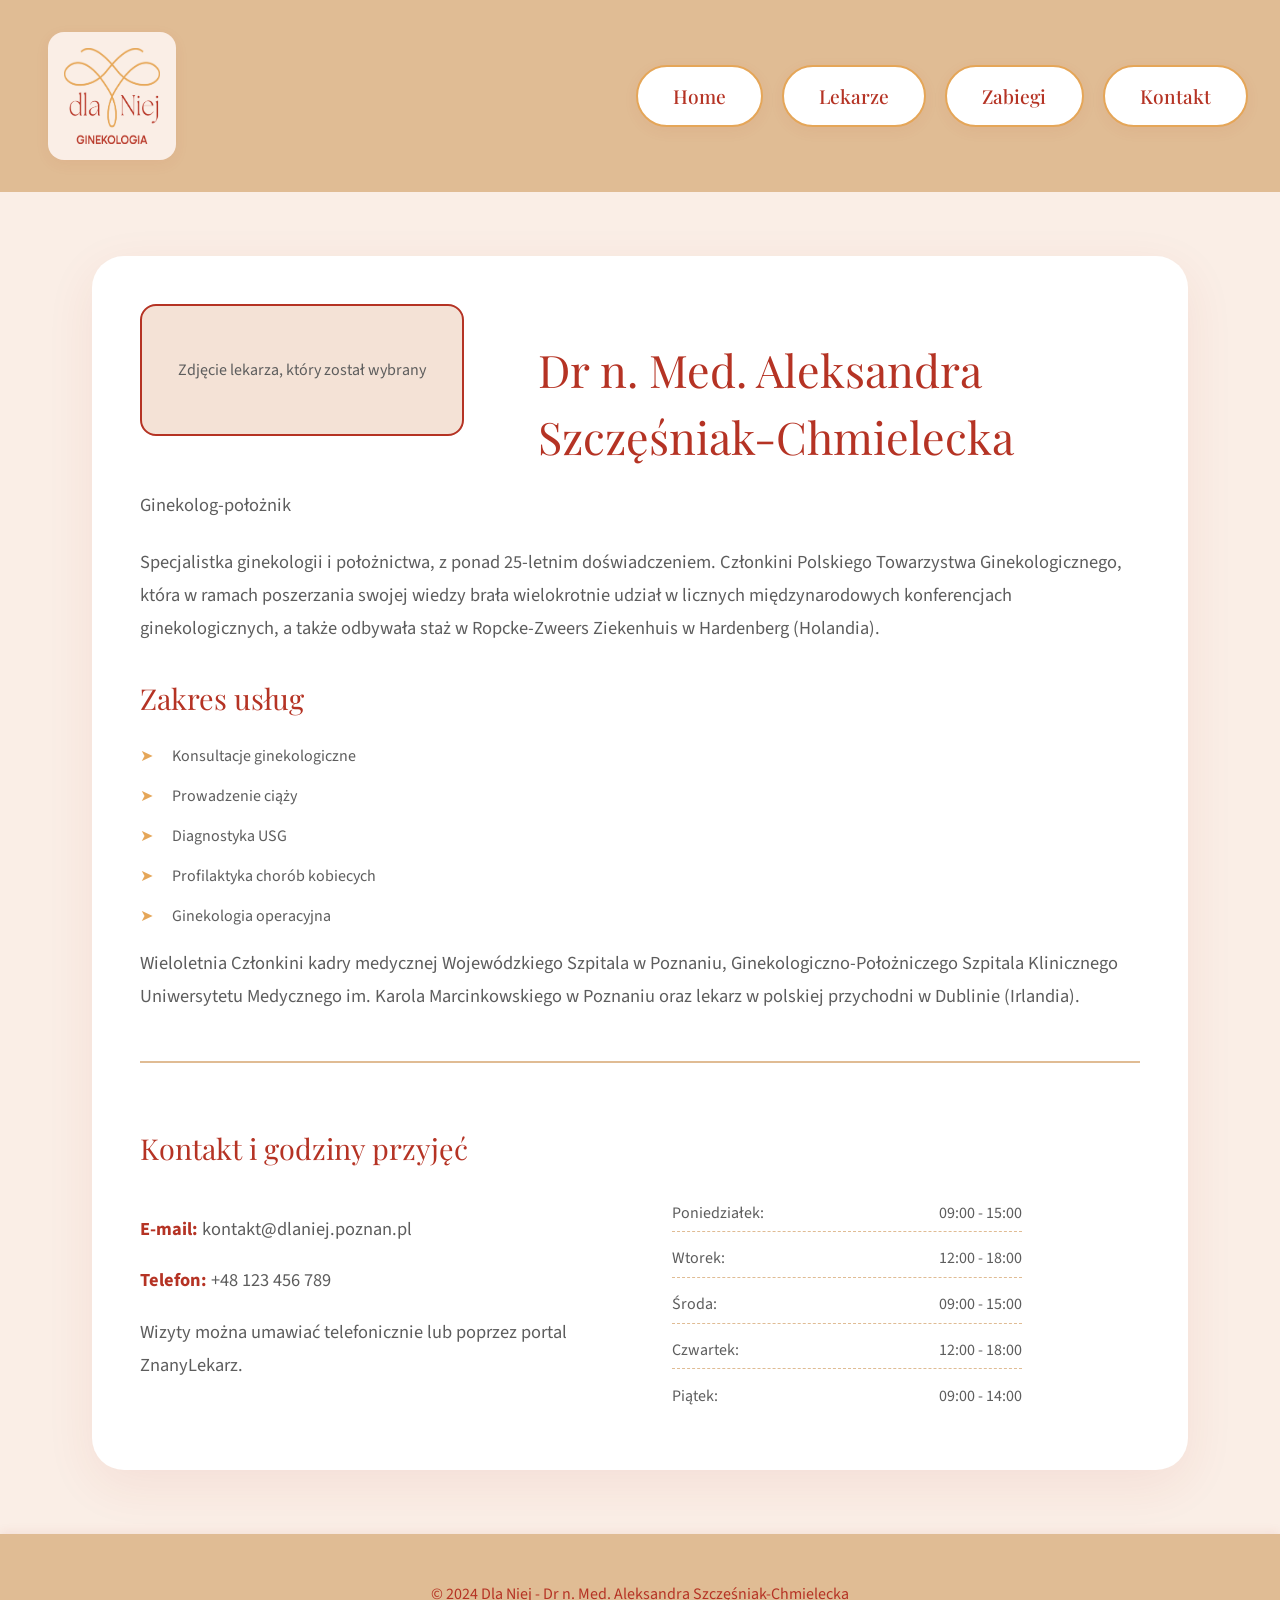
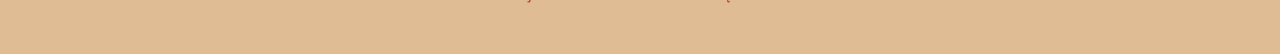
==== Chmielecka.html @ c3bf5140 "WIP before pull" ====
<!DOCTYPE html>
<html lang="pl">

<head>
    <meta charset="UTF-8">
    <meta name="viewport" content="width=device-width, initial-scale=1.0">
    <title>Dr n. Med. Aleksandra Szczęśniak-Chmielecka - Specjalista Ginekolog</title>
    <link rel="stylesheet" href="styles.css">
    <link rel="stylesheet" href="Lekarz.css">
</head>

<body>
    <header>
        <img src="materialy/DlaNiej- nowe kolory.png" alt="Logo" class="logo" width="100" height="100">

        <nav>
            <a href="index.html"><button>Home</button></a>
            <a href="lekarze.html"><button>Lekarze</button></a>
            <a href="Zabiegi.html"><button>Zabiegi</button></a>
            <a href="kontakt.html"><button>Kontakt</button></a>
        </nav>
    </header>

    <main>
        <section class="profile-container">
            <div class="profile-image">
                <p class="image-placeholder">Zdjęcie lekarza, który został wybrany</p>
            </div>

            <div class="profile-info">
                <h1>Dr n. Med. Aleksandra Szczęśniak-Chmielecka</h1>
                <p class="specialization-title">Ginekolog-położnik</p>

                <p>Specjalistka ginekologii i położnictwa, z ponad 25-letnim doświadczeniem. Członkini Polskiego
                    Towarzystwa Ginekologicznego, która w ramach poszerzania swojej wiedzy brała wielokrotnie udział w
                    licznych międzynarodowych konferencjach ginekologicznych, a także odbywała staż w Ropcke-Zweers
                    Ziekenhuis w Hardenberg (Holandia).</p>

                <h2>Zakres usług</h2>

                <ul class="specializations">
                    <li>Konsultacje ginekologiczne</li>
                    <li>Prowadzenie ciąży</li>
                    <li>Diagnostyka USG</li>
                    <li>Profilaktyka chorób kobiecych</li>
                    <li>Ginekologia operacyjna</li>
                </ul>

                <p>Wieloletnia Członkini kadry medycznej Wojewódzkiego Szpitala w Poznaniu, Ginekologiczno-Położniczego
                    Szpitala Klinicznego Uniwersytetu Medycznego im. Karola Marcinkowskiego w Poznaniu oraz lekarz w
                    polskiej przychodni w Dublinie (Irlandia).
                </p>

                <div class="contact-details">
                    <h2>Kontakt i godziny przyjęć</h2>

                    <div class="contact-grid">
                        <div class="contact-column">
                            <p><strong>E-mail:</strong> kontakt@dlaniej.poznan.pl</p>
                            <p><strong>Telefon:</strong> +48 123 456 789</p>
                            <p>Wizyty można umawiać telefonicznie lub poprzez portal ZnanyLekarz.</p>
                        </div>

                        <div class="hours-column">
                            <ul class="hours-list">
                                <li><span>Poniedziałek:</span> <span>09:00 - 15:00</span></li>
                                <li><span>Wtorek:</span> <span>12:00 - 18:00</span></li>
                                <li><span>Środa:</span> <span>09:00 - 15:00</span></li>
                                <li><span>Czwartek:</span> <span>12:00 - 18:00</span></li>
                                <li><span>Piątek:</span> <span>09:00 - 14:00</span></li>
                            </ul>
                        </div>
                    </div>
                </div>
            </div>
        </section>
    </main>

    <footer>
        <p>&copy; 2024 Dla Niej - Dr n. Med. Aleksandra Szczęśniak-Chmielecka</p>
    </footer>
</body>

</html>
---- styles.css ----
@import url('https://fonts.googleapis.com/css2?family=Manrope:wght@400;500;600;700&family=Playfair+Display:wght@400;500;600;700&family=Source+Sans+3:wght@400;500;600&display=swap');

/* <-------------------- Theme --------------------> */
:root {
    --color-main-1: #b53324;
    /* main colour 1 */
    --color-main-2: #e5a658;
    /* main colour 2 */
    --color-side: #e0bc94;
    /* side colour */
    --color-bg: #faeee6;
    /* background colour */

    --color-surface: #ffffff;
    --color-text: #4a4a4a;
    --color-text-muted: #5d5d5d;

    /* Warm neutral used for placeholders/cards where pure white is too stark */
    --color-neutral-1: #f4e2d6;

    --font-display: 'Playfair Display', Georgia, serif;
    --font-claims: 'Manrope', Arial, sans-serif;
    --font-body: 'Source Sans 3', 'Segoe UI', Arial, sans-serif;
}

body {
    font-family: var(--font-body);
    margin: 0;
    padding: 0;
    color: var(--color-text);
    background-color: var(--color-bg);
    line-height: 1.5;
}

h1,
h2,
h3,
h4,
h5,
h6,
header button {
    font-family: var(--font-display);
}

.claim,
.is-claim {
    font-family: var(--font-claims);
    text-transform: uppercase;
    letter-spacing: 0.08em;
    font-weight: 600;
}

/* <-------------------- Header styling --------------------> */

header {
    display: flex;
    align-items: center;
    justify-content: space-between;
    padding: 1rem 2rem;
    min-height: 4rem;
    background-color: var(--color-side);
    color: var(--color-main-1);

}

header img {
    width: 6rem;
    height: 6rem;
    background-color: var(--color-bg);
    border-radius: 1rem;
    padding: 1rem;
    margin: 1rem;
    box-shadow: 0 4px 15px rgba(181, 51, 36, 0.06);
    transition: all 0.4s cubic-bezier(0.165, 0.84, 0.44, 1);
}

.image-placeholder {
    height: 8rem;
    width: 20rem;
    background-color: var(--color-neutral-1);
    border-radius: 1rem;
    border: 2px solid var(--color-main-1);
    display: flex;
    align-items: center;
    justify-content: center;
    margin: 0;
}


header nav {
    display: inline-block;
    margin-left: 5vw;
}

header button {
    padding: 1rem 2.2rem;
    cursor: pointer;
    margin-left: 1rem;
    font-size: 1.2rem;
    font-weight: 500;
    color: var(--color-main-1);
    background-color: var(--color-surface);
    border: var(--color-main-2) 2px solid;
    border-radius: 2rem;
    box-shadow: 0 4px 15px rgba(181, 51, 36, 0.06);
    transition: all 0.4s cubic-bezier(0.165, 0.84, 0.44, 1);
}

header button:hover {
    transform: translateY(-3px);
    background-color: var(--color-main-2);
    color: var(--color-main-1);
    border: var(--color-main-2) 2px solid;
    box-shadow: 0 8px 25px rgba(229, 166, 88, 0.35);
}

/* Entry Animation */
@keyframes fadeIn {
    from {
        opacity: 0;
        transform: translateY(20px);
    }

    to {
        opacity: 1;
        transform: translateY(0);
    }
}

main {
    color: var(--color-text-muted);
    animation: fadeIn 0.8s ease-out;
}

.content {
    text-align: center;
    padding: 4rem 2rem;
    min-height: 80vh;
    font-size: 1.4rem;
    line-height: 1.8;
}

#eyecatcher {
    position: relative;
    display: flex;
    flex-direction: column;
    justify-content: center;
    align-items: center;
    background: linear-gradient(rgba(250, 238, 230, 0.75), rgba(250, 238, 230, 0.75));
}

#eyecatcher::before {
    content: "";
    position: absolute;
    top: 0;
    left: 0;
    width: 100%;
    height: 100%;
    background-image: url('landscape-placeholder.svg');
    background-size: cover;
    background-position: center;
    opacity: 0.15;
    z-index: -1;
}

#eyecatcher h1 {
    font-size: 8.5rem;
    margin-top: 1.5rem;
    color: var(--color-main-1);
    font-weight: normal;
}

#eyecatcher p {
    font-size: 1.6rem;
    margin-bottom: 0rem;
    color: var(--color-texts);
    font-weight: normal;
}

#about {
    padding: 4rem 2rem;
    background-color: var(--color-surface);
}

#about h2 {
    margin-top: 0;
    color: var(--color-main-1);
    font-size: 2.5rem;
    font-weight: normal;
}

#about p {
    max-width: 800px;
    margin: 0 auto;
    border: none;
    height: auto;
    padding: 2rem;
    background-color: var(--color-bg);
    border-radius: 2rem;
    box-shadow: 0 4px 15px rgba(181, 51, 36, 0.06);
}

/* <-------------------- footer --------------------> */
footer {
    text-align: center;
    padding: 2rem;
    background-color: var(--color-side);
    color: var(--color-main-1);
    box-shadow: 0 -2px 10px rgba(181, 51, 36, 0.08);
}

/* <-------------------- media queries --------------------> */
@media (max-width: 768px) {
    header {
        flex-direction: column;
        padding: 1rem;
        height: auto;
    }

    .image-placeholder {
        width: 15rem;
        height: 6rem;
    }

    header nav {
        margin-left: 0;
        margin-top: 1rem;
        display: flex;
        flex-wrap: wrap;
        justify-content: center;
    }

    header button {
        padding: 0.8rem 1.5rem;
        font-size: 1.2rem;
        margin: 0.3rem;
    }

    .content {
        height: auto;
        min-height: 50vh;
        font-size: 1.4rem;
    }

    #eyecatcher h1 {
        font-size: 3rem;
    }

    #about p {
        height: auto;
        min-height: 200px;
    }
}
---- Lekarz.css ----
.profile-container {
    max-width: 1000px;
    margin: 4rem auto;
    padding: 3rem;
    background: var(--color-surface);
    border-radius: 2rem;
    box-shadow: 0 15px 50px rgba(181, 51, 36, 0.08);
    overflow: hidden;
    transition: transform 0.4s ease, box-shadow 0.4s ease;
}

.profile-container:hover {
    transform: translateY(-5px);
    box-shadow: 0 20px 60px rgba(181, 51, 36, 0.12);
}

.profile-image {
    float: left;
    margin-right: 3rem;
    margin-bottom: 2rem;
    width: 350px;
}

.profile-image img {
    width: 100%;
    height: auto;
    border-radius: 2rem;
    box-shadow: 0 8px 25px rgba(181, 51, 36, 0.10);
    object-fit: cover;
    display: block;
}

.profile-info {
    color: var(--color-text-muted);
}

.profile-info h1 {
    color: var(--color-main-1);
    margin-top: 2rem;
    font-size: 2.8rem;
    font-weight: normal;
    margin-bottom: 1rem;
}

.profile-info h2 {
    color: var(--color-main-1);
    font-size: 1.8rem;
    margin-top: 2rem;
    font-weight: normal;
    clear: both;
}

.profile-info p {
    line-height: 1.8;
    font-size: 1.15rem;
    margin-bottom: 1.5rem;
}

.specializations {
    list-style: none;
    padding: 0;
    margin-top: 1rem;
}

.specializations li {
    margin-bottom: 1rem;
    padding-left: 2rem;
    position: relative;
}

.specializations li::before {
    content: "➤";
    position: absolute;
    left: 0;
    color: var(--color-main-2);
}

.contact-details {
    margin-top: 3rem;
    padding-top: 2rem;
    border-top: 2px solid var(--color-side);
    clear: both;
}

.contact-grid {
    display: grid;
    grid-template-columns: 1fr 1fr;
    gap: 4rem;
    margin-top: 1.5rem;
}

.contact-column p {
    margin-bottom: 1rem;
}

.contact-details strong {
    color: var(--color-main-1);
}

.hours-list {
    list-style: none;
    padding: 0;
    margin: 0;
}

.hours-list li {
    display: flex;
    justify-content: space-between;
    width: 100%;
    max-width: 350px;
    margin-bottom: 0.5rem;
    padding: 0.4rem 0;
    border-bottom: 1px dashed var(--color-side);
}

.hours-list li:last-child {
    border-bottom: none;
}

@media (max-width: 768px) {
    .contact-grid {
        grid-template-columns: 1fr;
        gap: 2rem;
    }
    
    .hours-list li {
        max-width: 100%;
    }
}

@media (max-width: 768px) {
    .profile-container {
        padding: 2rem;
        margin: 1rem;
    }
    
    .profile-image {
        float: none;
        width: 100%;
        margin-right: 0;
        margin-bottom: 2rem;
        text-align: center;
    }
    
    .profile-image img {
        max-width: 300px;
        margin: 0 auto;
    }
    
    .profile-info h1 {
        font-size: 2.2rem;
        text-align: center;
    }
}
        @media (max-width: 768px) {
            .profile-container {
                flex-direction: column;
                align-items: center;
                margin: 1rem;
                padding: 1rem;
                gap: 1.5rem;
            }
            .profile-image {
                flex: 0 0 auto;
                width: 100%;
                text-align: center;
            }
            .profile-image img {
                height: auto;
                max-height: 400px;
                width: 100%;
                max-width: 300px;
            }
            .profile-info h1 {
                font-size: 1.8rem;
                text-align: center;
            }
            .profile-info h2 {
                font-size: 1.3rem;
            }
        }
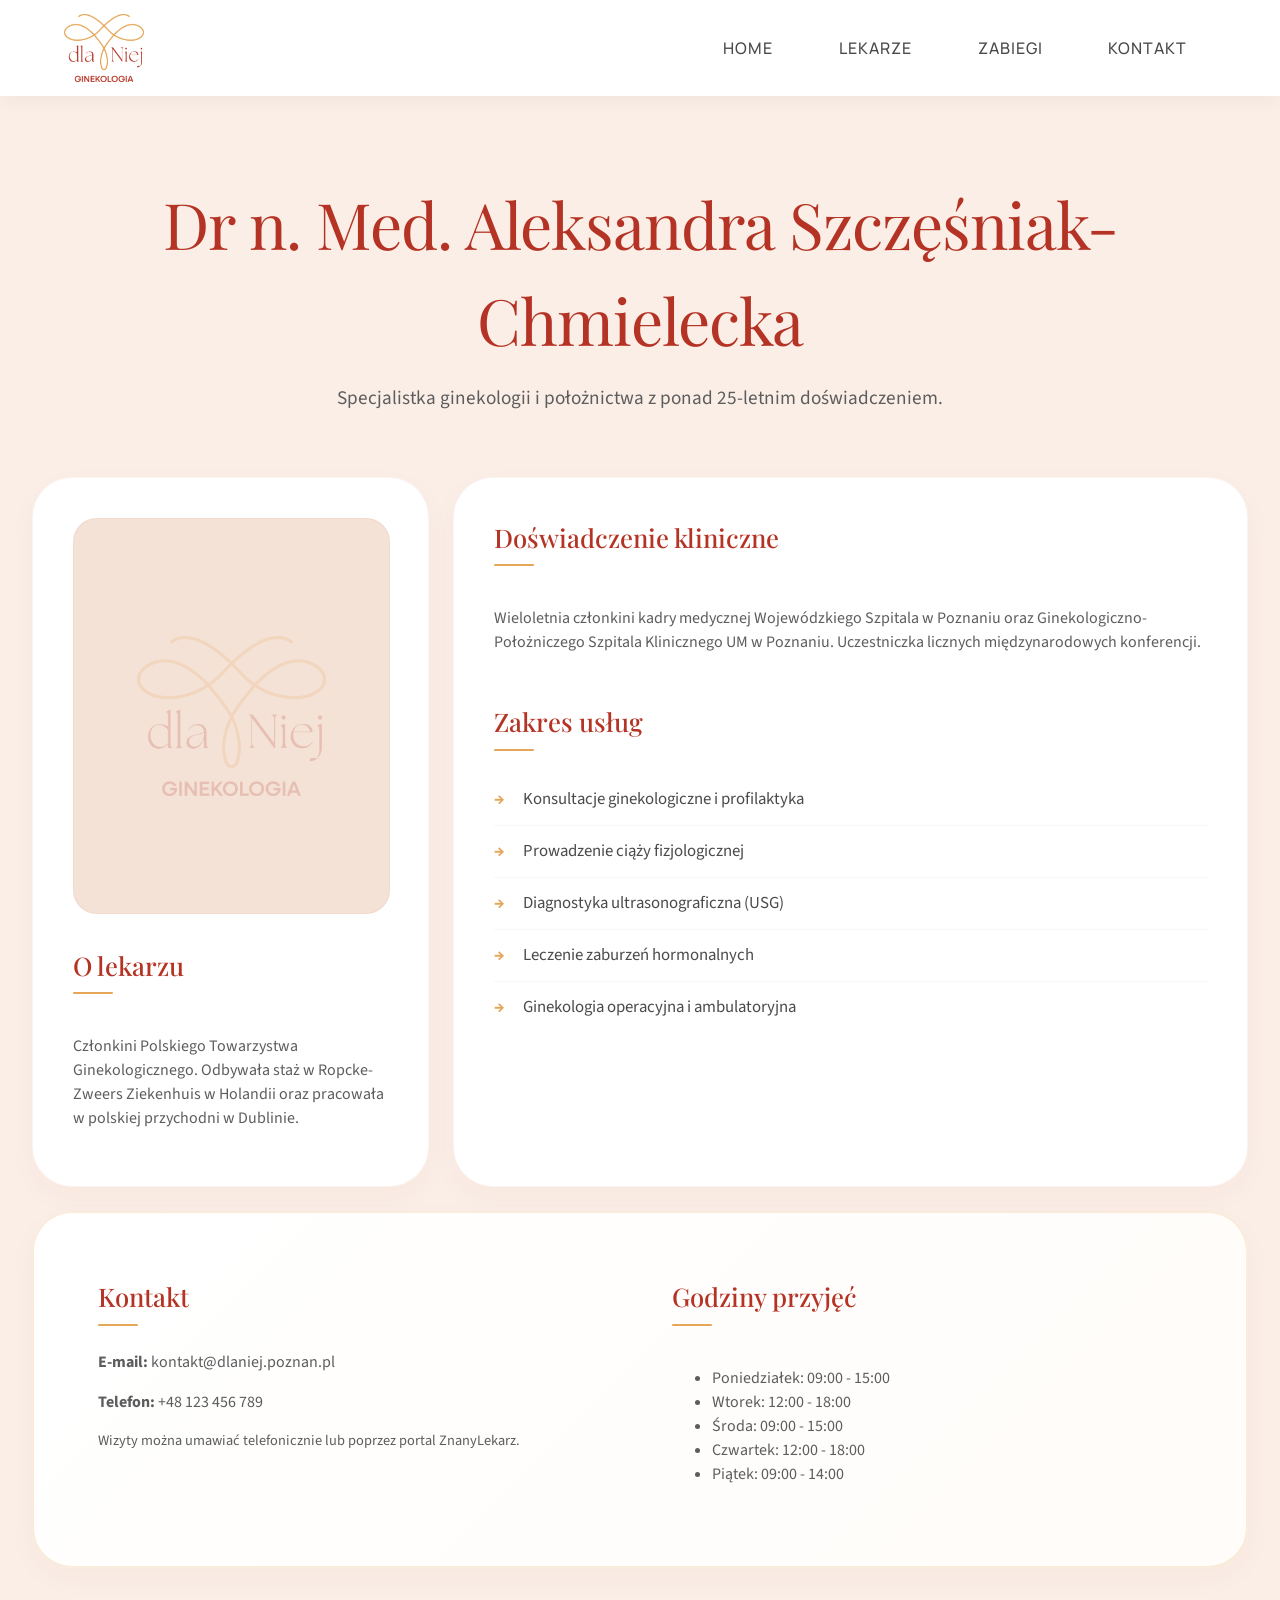
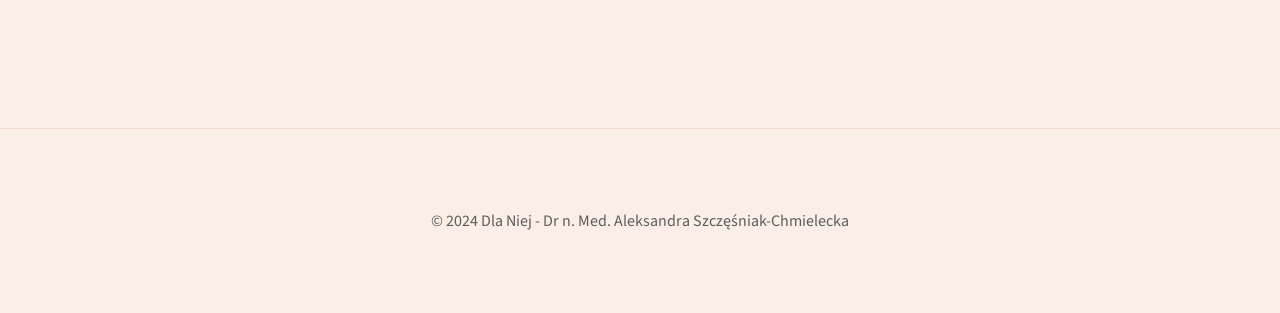
==== commit 0f9d1874: "retry of the commit" ====
--- a/Chmielecka.html
+++ b/Chmielecka.html
@@ -13,67 +13,76 @@
     <header>
         <img src="materialy/DlaNiej- nowe kolory.png" alt="Logo" class="logo" width="100" height="100">
 
-        <nav>
+        <button class="menu-toggle" id="mobile-menu" aria-label="Otwórz menu">
+            <span></span>
+            <span></span>
+            <span></span>
+        </button>
+
+        <nav id="nav-menu">
             <a href="index.html"><button>Home</button></a>
             <a href="lekarze.html"><button>Lekarze</button></a>
             <a href="Zabiegi.html"><button>Zabiegi</button></a>
             <a href="kontakt.html"><button>Kontakt</button></a>
         </nav>
     </header>
+    <script src="script.js"></script>
 
     <main>
-        <section class="profile-container">
-            <div class="profile-image">
-                <p class="image-placeholder">Zdjęcie lekarza, który został wybrany</p>
-            </div>
+        <div class="page-container">
+            <h1 class="section-title">Dr n. Med. Aleksandra Szczęśniak-Chmielecka</h1>
+            <p class="section-subtitle">Specjalistka ginekologii i położnictwa z ponad 25-letnim doświadczeniem.</p>
 
-            <div class="profile-info">
-                <h1>Dr n. Med. Aleksandra Szczęśniak-Chmielecka</h1>
-                <p class="specialization-title">Ginekolog-położnik</p>
+            <div class="column-grid doctor-details-grid">
+                <div class="info-card">
+                    <div class="doctor-image-placeholder">
+                        <img src="materialy/DlaNiej- nowe kolory.png" alt="Aleksandra Szczęśniak-Chmielecka" style="opacity: 0.2; width: 60%;">
+                    </div>
+                    <h3>O lekarzu</h3>
+                    <p>Członkini Polskiego Towarzystwa Ginekologicznego. Odbywała staż w Ropcke-Zweers Ziekenhuis w Holandii oraz pracowała w polskiej przychodni w Dublinie.</p>
+                </div>
 
-                <p>Specjalistka ginekologii i położnictwa, z ponad 25-letnim doświadczeniem. Członkini Polskiego
-                    Towarzystwa Ginekologicznego, która w ramach poszerzania swojej wiedzy brała wielokrotnie udział w
-                    licznych międzynarodowych konferencjach ginekologicznych, a także odbywała staż w Ropcke-Zweers
-                    Ziekenhuis w Hardenberg (Holandia).</p>
+                <div class="info-card">
+                    <h3>Doświadczenie kliniczne</h3>
+                    <p>Wieloletnia członkini kadry medycznej Wojewódzkiego Szpitala w Poznaniu oraz Ginekologiczno-Położniczego Szpitala Klinicznego UM w Poznaniu. Uczestniczka licznych międzynarodowych konferencji.</p>
+                    
+                    <h3 style="margin-top: 2rem;">Zakres usług</h3>
+                    <ul class="card-list">
+                        <li>Konsultacje ginekologiczne i profilaktyka</li>
+                        <li>Prowadzenie ciąży fizjologicznej</li>
+                        <li>Diagnostyka ultrasonograficzna (USG)</li>
+                        <li>Leczenie zaburzeń hormonalnych</li>
+                        <li>Ginekologia operacyjna i ambulatoryjna</li>
+                    </ul>
+                </div>
 
-                <h2>Zakres usług</h2>
+                <div class="info-card featured-card doctor-contact-card">
+                    <div>
+                        <h3>Kontakt</h3>
+                        <div class="contact-item" style="margin-bottom: 1rem;">
+                            <strong>E-mail:</strong>
+                            <span>kontakt@dlaniej.poznan.pl</span>
+                        </div>
+                        <div class="contact-item">
+                            <strong>Telefon:</strong>
+                            <span>+48 123 456 789</span>
+                        </div>
+                        <p style="margin-top: 1rem; font-size: 0.9rem;">Wizyty można umawiać telefonicznie lub poprzez portal ZnanyLekarz.</p>
+                    </div>
 
-                <ul class="specializations">
-                    <li>Konsultacje ginekologiczne</li>
-                    <li>Prowadzenie ciąży</li>
-                    <li>Diagnostyka USG</li>
-                    <li>Profilaktyka chorób kobiecych</li>
-                    <li>Ginekologia operacyjna</li>
-                </ul>
-
-                <p>Wieloletnia Członkini kadry medycznej Wojewódzkiego Szpitala w Poznaniu, Ginekologiczno-Położniczego
-                    Szpitala Klinicznego Uniwersytetu Medycznego im. Karola Marcinkowskiego w Poznaniu oraz lekarz w
-                    polskiej przychodni w Dublinie (Irlandia).
-                </p>
-
-                <div class="contact-details">
-                    <h2>Kontakt i godziny przyjęć</h2>
-
-                    <div class="contact-grid">
-                        <div class="contact-column">
-                            <p><strong>E-mail:</strong> kontakt@dlaniej.poznan.pl</p>
-                            <p><strong>Telefon:</strong> +48 123 456 789</p>
-                            <p>Wizyty można umawiać telefonicznie lub poprzez portal ZnanyLekarz.</p>
-                        </div>
-
-                        <div class="hours-column">
-                            <ul class="hours-list">
-                                <li><span>Poniedziałek:</span> <span>09:00 - 15:00</span></li>
-                                <li><span>Wtorek:</span> <span>12:00 - 18:00</span></li>
-                                <li><span>Środa:</span> <span>09:00 - 15:00</span></li>
-                                <li><span>Czwartek:</span> <span>12:00 - 18:00</span></li>
-                                <li><span>Piątek:</span> <span>09:00 - 14:00</span></li>
-                            </ul>
-                        </div>
+                    <div>
+                        <h3>Godziny przyjęć</h3>
+                        <ul class="opening-hours-list">
+                            <li><span>Poniedziałek:</span> <span>09:00 - 15:00</span></li>
+                            <li><span>Wtorek:</span> <span>12:00 - 18:00</span></li>
+                            <li><span>Środa:</span> <span>09:00 - 15:00</span></li>
+                            <li><span>Czwartek:</span> <span>12:00 - 18:00</span></li>
+                            <li><span>Piątek:</span> <span>09:00 - 14:00</span></li>
+                        </ul>
                     </div>
                 </div>
             </div>
-        </section>
+        </div>
     </main>
 
     <footer>
--- a/styles.css
+++ b/styles.css
@@ -56,65 +56,80 @@
     display: flex;
     align-items: center;
     justify-content: space-between;
-    padding: 1rem 2rem;
-    min-height: 4rem;
-    background-color: var(--color-side);
-    color: var(--color-main-1);
-
+    padding: 0.5rem 5%;
+    background-color: var(--color-surface);
+    color: var(--color-main-1);
+    box-shadow: 0 2px 20px rgba(0, 0, 0, 0.05);
+    position: sticky;
+    top: 0;
+    z-index: 1000;
+    transition: all 0.3s ease;
 }
 
 header img {
-    width: 6rem;
-    height: 6rem;
-    background-color: var(--color-bg);
-    border-radius: 1rem;
-    padding: 1rem;
-    margin: 1rem;
-    box-shadow: 0 4px 15px rgba(181, 51, 36, 0.06);
+    width: 5rem;
+    height: 5rem;
+    object-fit: contain;
     transition: all 0.4s cubic-bezier(0.165, 0.84, 0.44, 1);
 }
 
-.image-placeholder {
-    height: 8rem;
-    width: 20rem;
-    background-color: var(--color-neutral-1);
-    border-radius: 1rem;
-    border: 2px solid var(--color-main-1);
+header nav {
     display: flex;
-    align-items: center;
-    justify-content: center;
-    margin: 0;
-}
-
-
-header nav {
-    display: inline-block;
-    margin-left: 5vw;
+    gap: 0.5rem;
 }
 
 header button {
-    padding: 1rem 2.2rem;
+    padding: 0.7rem 1.8rem;
     cursor: pointer;
-    margin-left: 1rem;
-    font-size: 1.2rem;
+    font-size: 1rem;
     font-weight: 500;
-    color: var(--color-main-1);
-    background-color: var(--color-surface);
-    border: var(--color-main-2) 2px solid;
+    color: var(--color-text);
+    background-color: transparent;
+    border: none;
     border-radius: 2rem;
-    box-shadow: 0 4px 15px rgba(181, 51, 36, 0.06);
-    transition: all 0.4s cubic-bezier(0.165, 0.84, 0.44, 1);
+    transition: all 0.3s ease;
+    font-family: var(--font-claims);
+    text-transform: uppercase;
+    letter-spacing: 1px;
 }
 
 header button:hover {
-    transform: translateY(-3px);
-    background-color: var(--color-main-2);
-    color: var(--color-main-1);
-    border: var(--color-main-2) 2px solid;
-    box-shadow: 0 8px 25px rgba(229, 166, 88, 0.35);
-}
-
-/* Entry Animation */
+    color: var(--color-main-1);
+    background-color: rgba(181, 51, 36, 0.05);
+}
+
+header a.active button {
+    color: var(--color-main-1);
+    background-color: rgba(181, 51, 36, 0.08);
+    font-weight: 600;
+}
+
+/* Mobile Menu Toggle */
+.menu-toggle {
+    display: none;
+    flex-direction: column;
+    justify-content: space-around;
+    width: 2rem;
+    height: 1.5rem;
+    background: transparent;
+    border: none;
+    cursor: pointer;
+    padding: 0;
+    z-index: 1001;
+}
+
+.menu-toggle span {
+    width: 2rem;
+    height: 2px;
+    background: var(--color-main-1);
+    border-radius: 10px;
+    transition: all 0.3s linear;
+    position: relative;
+    transform-origin: 1px;
+}
+
+
+/* Entry Animations */
 @keyframes fadeIn {
     from {
         opacity: 0;
@@ -127,6 +142,27 @@
     }
 }
 
+@keyframes slideUp {
+    from {
+        opacity: 0;
+        transform: translateY(30px);
+    }
+    to {
+        opacity: 1;
+        transform: translateY(0);
+    }
+}
+
+.info-card {
+    animation: slideUp 0.8s cubic-bezier(0.2, 0.8, 0.2, 1) both;
+}
+
+.info-card:nth-child(1) { animation-delay: 0.1s; }
+.info-card:nth-child(2) { animation-delay: 0.2s; }
+.info-card:nth-child(3) { animation-delay: 0.3s; }
+.info-card:nth-child(4) { animation-delay: 0.4s; }
+.info-card:nth-child(5) { animation-delay: 0.5s; }
+
 main {
     color: var(--color-text-muted);
     animation: fadeIn 0.8s ease-out;
@@ -134,9 +170,9 @@
 
 .content {
     text-align: center;
-    padding: 4rem 2rem;
+    padding: clamp(2rem, 10vh, 6rem) 2rem;
     min-height: 80vh;
-    font-size: 1.4rem;
+    font-size: clamp(1.1rem, 2vw, 1.4rem);
     line-height: 1.8;
 }
 
@@ -164,16 +200,16 @@
 }
 
 #eyecatcher h1 {
-    font-size: 8.5rem;
+    font-size: clamp(3rem, 12vw, 8.5rem);
     margin-top: 1.5rem;
     color: var(--color-main-1);
     font-weight: normal;
 }
 
 #eyecatcher p {
-    font-size: 1.6rem;
+    font-size: clamp(1.1rem, 3vw, 1.6rem);
     margin-bottom: 0rem;
-    color: var(--color-texts);
+    color: var(--color-text);
     font-weight: normal;
 }
 
@@ -191,10 +227,10 @@
 
 #about p {
     max-width: 800px;
-    margin: 0 auto;
+    margin: 0 auto 2rem auto;
     border: none;
     height: auto;
-    padding: 2rem;
+    padding: clamp(1.5rem, 5vw, 3rem);
     background-color: var(--color-bg);
     border-radius: 2rem;
     box-shadow: 0 4px 15px rgba(181, 51, 36, 0.06);
@@ -203,51 +239,242 @@
 /* <-------------------- footer --------------------> */
 footer {
     text-align: center;
-    padding: 2rem;
-    background-color: var(--color-side);
-    color: var(--color-main-1);
-    box-shadow: 0 -2px 10px rgba(181, 51, 36, 0.08);
+    padding: 4rem 2rem;
+    background-color: var(--color-bg);
+    color: var(--color-text-muted);
+    border-top: 1px solid rgba(181, 51, 36, 0.1);
+    font-size: 1rem;
+}
+
+/* <-------------------- Common Layout Components --------------------> */
+
+.page-container {
+    max-width: 1400px;
+    margin: 0 auto;
+    padding: 0 2rem 6rem 2rem;
+}
+
+.section-title {
+    text-align: center;
+    margin-top: clamp(2rem, 8vw, 5rem);
+    margin-bottom: 1rem;
+    color: var(--color-main-1);
+    font-size: clamp(2.2rem, 6vw, 4rem);
+    font-weight: 400;
+    letter-spacing: -1px;
+}
+
+.section-subtitle {
+    text-align: center;
+    color: var(--color-text-muted);
+    font-size: clamp(1rem, 2vw, 1.2rem);
+    max-width: 700px;
+    margin: 0 auto clamp(2rem, 6vw, 4rem) auto;
+    font-family: var(--font-body);
+}
+
+.column-grid {
+    display: grid;
+    grid-template-columns: repeat(auto-fit, minmax(300px, 1fr));
+    gap: 1.5rem;
+    margin-bottom: 4rem;
+}
+
+/* For explicit 4-column layout like Zabiegi */
+.grid-4 {
+    grid-template-columns: repeat(4, 1fr);
+}
+
+.info-card {
+    background: var(--color-surface);
+    padding: 2.5rem;
+    border-radius: 2.5rem;
+    box-shadow: 0 10px 30px rgba(181, 51, 36, 0.03);
+    border: 1px solid rgba(181, 51, 36, 0.05);
+    transition: all 0.5s cubic-bezier(0.2, 0.8, 0.2, 1);
+    display: flex;
+    flex-direction: column;
+    position: relative;
+    overflow: hidden;
+    height: 100%;
+    box-sizing: border-box;
+}
+
+.info-card::after {
+    content: '';
+    position: absolute;
+    bottom: 0;
+    left: 0;
+    width: 100%;
+    height: 4px;
+    background: linear-gradient(90deg, var(--color-main-1), var(--color-main-2));
+    transform: scaleX(0);
+    transform-origin: right;
+    transition: transform 0.6s cubic-bezier(0.2, 0.8, 0.2, 1);
+}
+
+.info-card:hover {
+    transform: translateY(-10px);
+    box-shadow: 0 30px 60px rgba(181, 51, 36, 0.08);
+    border-color: rgba(181, 51, 36, 0.1);
+}
+
+.info-card:hover::after {
+    transform: scaleX(1);
+    transform-origin: left;
+}
+
+.info-card h2, .info-card h3 {
+    color: var(--color-main-1);
+    font-size: 1.6rem;
+    margin-top: 0;
+    margin-bottom: 1.5rem;
+    font-weight: 500;
+    position: relative;
+    display: inline-block;
+}
+
+.info-card h2::after, .info-card h3::after {
+    content: '';
+    display: block;
+    width: 40px;
+    height: 2px;
+    background: var(--color-main-2);
+    margin-top: 0.5rem;
+    border-radius: 2px;
+}
+
+.card-list {
+    list-style: none;
+    padding: 0;
+    margin: 0;
+}
+
+.card-list li {
+    padding: 0.8rem 0;
+    padding-left: 1.8rem;
+    position: relative;
+    color: var(--color-text);
+    font-size: 1.05rem;
+    border-bottom: 1px solid rgba(0, 0, 0, 0.03);
+    transition: all 0.3s ease;
+}
+
+.card-list li:last-child {
+    border-bottom: none;
+}
+
+.card-list li::before {
+    content: '→';
+    position: absolute;
+    left: 0;
+    color: var(--color-main-2);
+    font-weight: bold;
+    transition: transform 0.3s ease;
+}
+
+.card-list li:hover {
+    padding-left: 2.2rem;
+    color: var(--color-main-1);
+}
+
+.card-list li:hover::before {
+    transform: translateX(3px);
+}
+
+/* Featured Card (Wide) */
+.featured-card {
+    grid-column: 1 / -1;
+    background: linear-gradient(135deg, #ffffff 0%, #fffcf9 100%);
+    border: 2px solid rgba(229, 166, 88, 0.2);
+    display: grid;
+    grid-template-columns: 1fr 1fr;
+    gap: 4rem;
+    padding: 4rem;
+}
+
+@media (max-width: 968px) {
+    header {
+        padding: 0.5rem 5%;
+    }
+
+    .menu-toggle {
+        display: flex;
+    }
+
+    header nav {
+        position: fixed;
+        right: 0;
+        top: 0;
+        height: 100vh;
+        width: 100%;
+        background-color: var(--color-surface);
+        flex-direction: column;
+        align-items: center;
+        justify-content: center;
+        transform: translateX(100%);
+        transition: transform 0.4s cubic-bezier(0.165, 0.84, 0.44, 1);
+        z-index: 1000;
+        gap: 2rem;
+    }
+
+    header nav.active {
+        transform: translateX(0);
+    }
+
+    header nav a {
+        width: 80%;
+        text-align: center;
+    }
+
+    header nav a button {
+        width: 100%;
+        font-size: 1.5rem;
+        padding: 1.5rem;
+    }
+
+    .menu-toggle.open span:nth-child(1) {
+        transform: translateY(11px) rotate(45deg);
+    }
+
+    .menu-toggle.open span:nth-child(2) {
+        opacity: 0;
+    }
+
+    .menu-toggle.open span:nth-child(3) {
+        transform: translateY(-11px) rotate(-45deg);
+    }
+
+    .featured-card {
+        grid-template-columns: 1fr;
+        padding: clamp(1.5rem, 5vw, 3rem);
+        gap: 2rem;
+    }
+
+    .grid-4 {
+        grid-template-columns: repeat(2, 1fr);
+    }
 }
 
 /* <-------------------- media queries --------------------> */
-@media (max-width: 768px) {
+@media (max-width: 640px) {
     header {
-        flex-direction: column;
-        padding: 1rem;
-        height: auto;
-    }
-
-    .image-placeholder {
-        width: 15rem;
-        height: 6rem;
-    }
-
-    header nav {
-        margin-left: 0;
-        margin-top: 1rem;
-        display: flex;
-        flex-wrap: wrap;
-        justify-content: center;
-    }
-
-    header button {
-        padding: 0.8rem 1.5rem;
-        font-size: 1.2rem;
-        margin: 0.3rem;
-    }
-
-    .content {
-        height: auto;
-        min-height: 50vh;
-        font-size: 1.4rem;
-    }
-
-    #eyecatcher h1 {
-        font-size: 3rem;
-    }
-
-    #about p {
-        height: auto;
-        min-height: 200px;
+        padding: 0.5rem 5%;
+    }
+
+    .grid-4, .column-grid {
+        grid-template-columns: 1fr !important;
+    }
+
+    .page-container {
+        padding: 0 1.5rem 4rem 1.5rem;
+    }
+
+    .info-card {
+        padding: 1.8rem;
+    }
+
+    footer {
+        padding: 3rem 1.5rem;
     }
 }
--- a/Lekarz.css
+++ b/Lekarz.css
@@ -118,14 +118,51 @@
     border-bottom: none;
 }
 
-@media (max-width: 768px) {
-    .contact-grid {
+/* Responsive Grid Classes for Doctor Profiles */
+.doctor-details-grid {
+    grid-template-columns: 1fr 2fr;
+}
+
+.doctor-contact-card {
+    grid-template-columns: 1fr 1fr;
+}
+
+.doctor-image-placeholder {
+    width: 100%;
+    aspect-ratio: 4 / 5;
+    background-color: var(--color-neutral-1);
+    border-radius: 1.5rem;
+    margin-bottom: 2rem;
+    display: flex;
+    align-items: center;
+    justify-content: center;
+    overflow: hidden;
+    border: 1px solid rgba(181, 51, 36, 0.05);
+}
+
+.appointment-button {
+    width: 100%;
+    padding: 1rem;
+    border-radius: 1rem;
+    border: none;
+    background: var(--color-main-1);
+    color: white;
+    font-family: var(--font-claims);
+    text-transform: uppercase;
+    letter-spacing: 1px;
+    cursor: pointer;
+    transition: all 0.3s ease;
+}
+
+.appointment-button:hover {
+    background: var(--color-main-2);
+    transform: translateY(-2px);
+    box-shadow: 0 5px 15px rgba(181, 51, 36, 0.2);
+}
+
+@media (max-width: 1024px) {
+    .doctor-details-grid, .doctor-contact-card {
         grid-template-columns: 1fr;
-        gap: 2rem;
-    }
-    
-    .hours-list li {
-        max-width: 100%;
     }
 }
 
@@ -149,34 +186,16 @@
     }
     
     .profile-info h1 {
-        font-size: 2.2rem;
+        font-size: clamp(1.8rem, 5vw, 2.2rem);
         text-align: center;
     }
-}
-        @media (max-width: 768px) {
-            .profile-container {
-                flex-direction: column;
-                align-items: center;
-                margin: 1rem;
-                padding: 1rem;
-                gap: 1.5rem;
-            }
-            .profile-image {
-                flex: 0 0 auto;
-                width: 100%;
-                text-align: center;
-            }
-            .profile-image img {
-                height: auto;
-                max-height: 400px;
-                width: 100%;
-                max-width: 300px;
-            }
-            .profile-info h1 {
-                font-size: 1.8rem;
-                text-align: center;
-            }
-            .profile-info h2 {
-                font-size: 1.3rem;
-            }
-        }+    
+    .contact-grid {
+        grid-template-columns: 1fr;
+        gap: 2rem;
+    }
+    
+    .hours-list li {
+        max-width: 100%;
+    }
+}
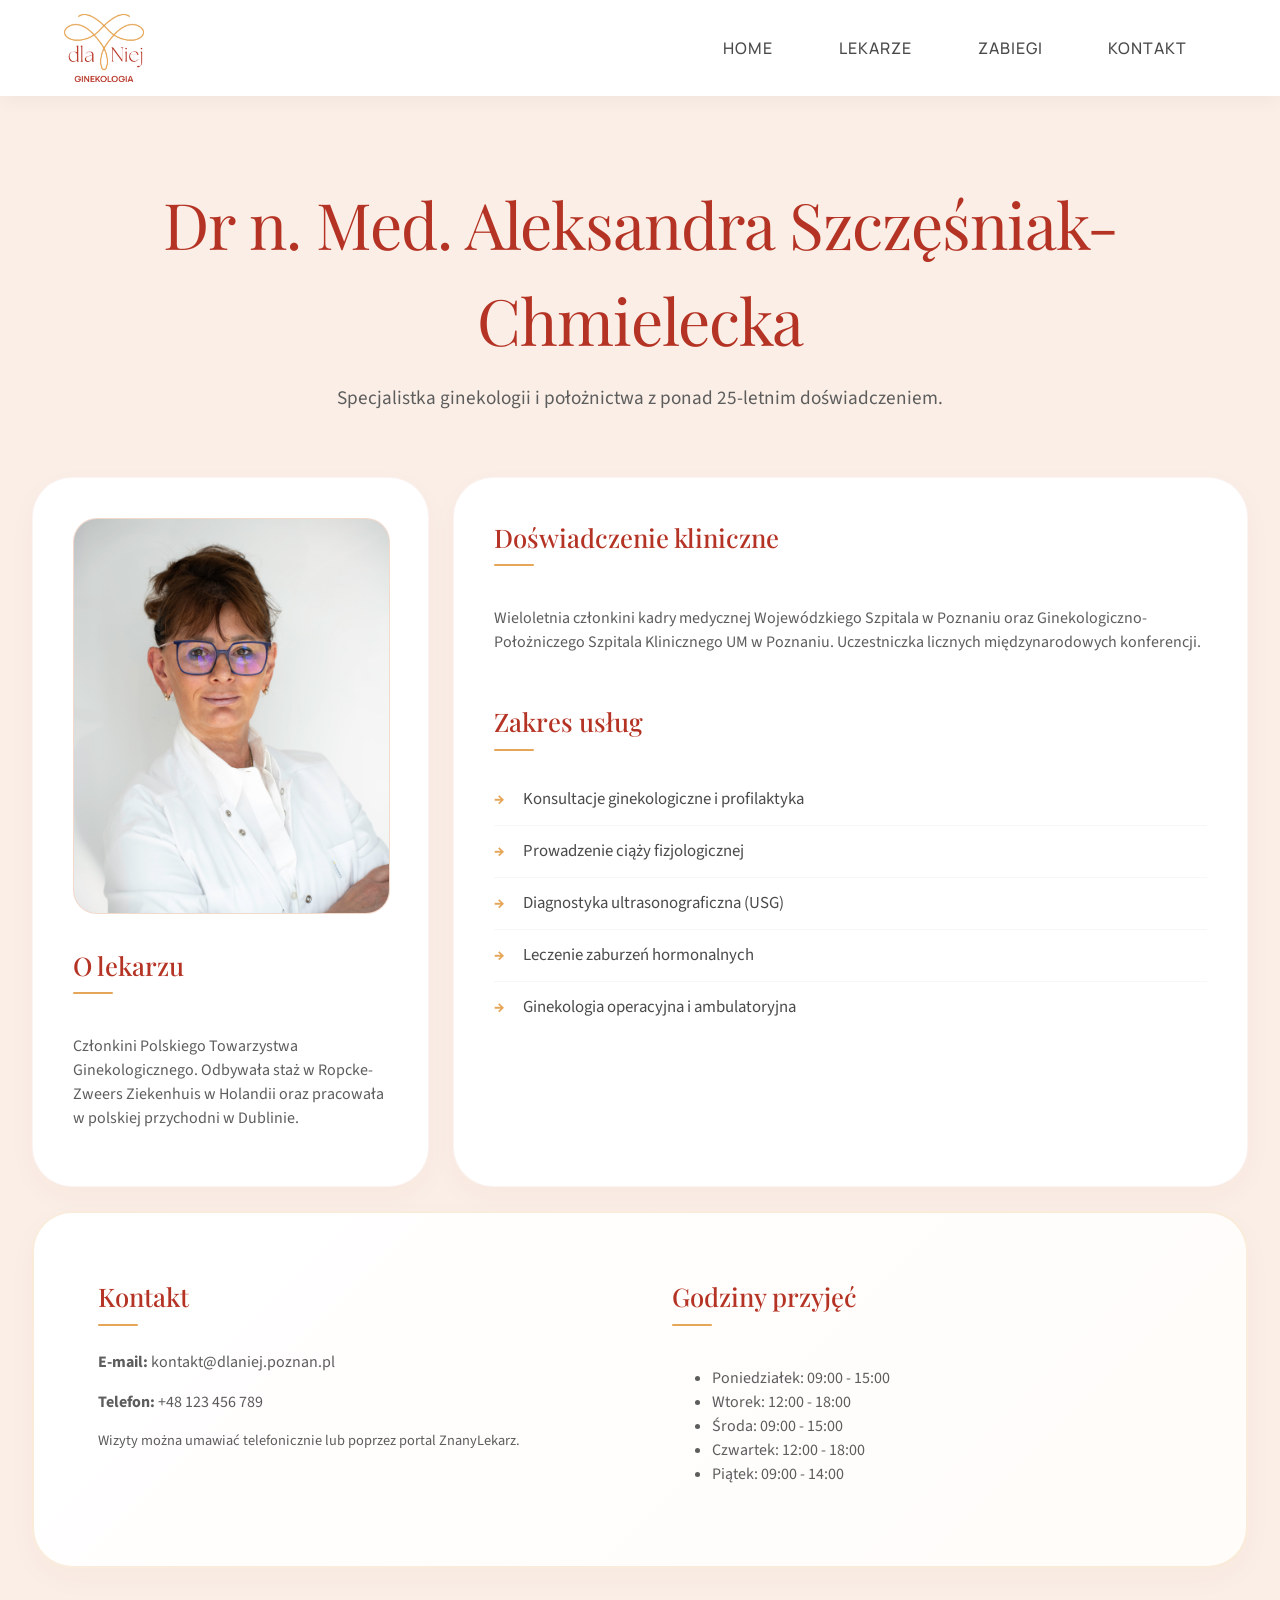
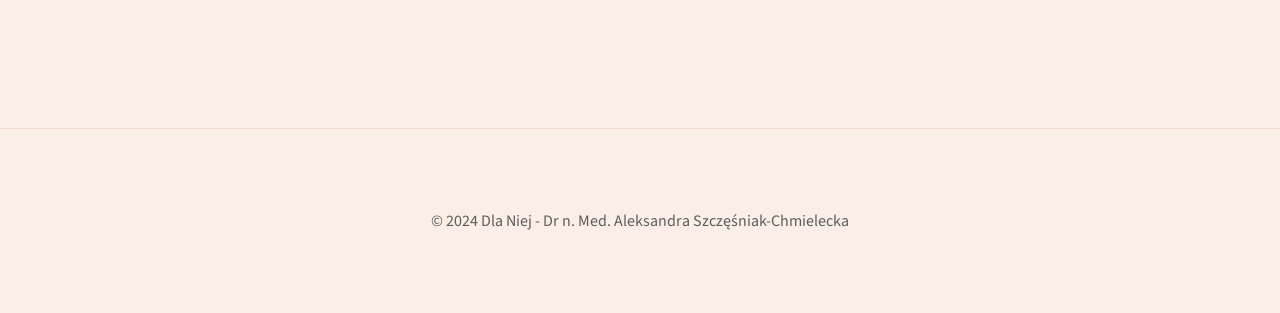
==== commit 78f85e66: "added pictures" ====
--- a/Chmielecka.html
+++ b/Chmielecka.html
@@ -36,16 +36,20 @@
             <div class="column-grid doctor-details-grid">
                 <div class="info-card">
                     <div class="doctor-image-placeholder">
-                        <img src="materialy/DlaNiej- nowe kolory.png" alt="Aleksandra Szczęśniak-Chmielecka" style="opacity: 0.2; width: 60%;">
+                        <img src="materialy/lekarze/foto.dla.niej-2.jpg" alt="Aleksandra Szczęśniak-Chmielecka"
+                            style="opacity: 1; width: 100%;">
                     </div>
                     <h3>O lekarzu</h3>
-                    <p>Członkini Polskiego Towarzystwa Ginekologicznego. Odbywała staż w Ropcke-Zweers Ziekenhuis w Holandii oraz pracowała w polskiej przychodni w Dublinie.</p>
+                    <p>Członkini Polskiego Towarzystwa Ginekologicznego. Odbywała staż w Ropcke-Zweers Ziekenhuis w
+                        Holandii oraz pracowała w polskiej przychodni w Dublinie.</p>
                 </div>
 
                 <div class="info-card">
                     <h3>Doświadczenie kliniczne</h3>
-                    <p>Wieloletnia członkini kadry medycznej Wojewódzkiego Szpitala w Poznaniu oraz Ginekologiczno-Położniczego Szpitala Klinicznego UM w Poznaniu. Uczestniczka licznych międzynarodowych konferencji.</p>
-                    
+                    <p>Wieloletnia członkini kadry medycznej Wojewódzkiego Szpitala w Poznaniu oraz
+                        Ginekologiczno-Położniczego Szpitala Klinicznego UM w Poznaniu. Uczestniczka licznych
+                        międzynarodowych konferencji.</p>
+
                     <h3 style="margin-top: 2rem;">Zakres usług</h3>
                     <ul class="card-list">
                         <li>Konsultacje ginekologiczne i profilaktyka</li>
@@ -67,7 +71,8 @@
                             <strong>Telefon:</strong>
                             <span>+48 123 456 789</span>
                         </div>
-                        <p style="margin-top: 1rem; font-size: 0.9rem;">Wizyty można umawiać telefonicznie lub poprzez portal ZnanyLekarz.</p>
+                        <p style="margin-top: 1rem; font-size: 0.9rem;">Wizyty można umawiać telefonicznie lub poprzez
+                            portal ZnanyLekarz.</p>
                     </div>
 
                     <div>
--- a/styles.css
+++ b/styles.css
@@ -147,6 +147,7 @@
         opacity: 0;
         transform: translateY(30px);
     }
+
     to {
         opacity: 1;
         transform: translateY(0);
@@ -157,11 +158,25 @@
     animation: slideUp 0.8s cubic-bezier(0.2, 0.8, 0.2, 1) both;
 }
 
-.info-card:nth-child(1) { animation-delay: 0.1s; }
-.info-card:nth-child(2) { animation-delay: 0.2s; }
-.info-card:nth-child(3) { animation-delay: 0.3s; }
-.info-card:nth-child(4) { animation-delay: 0.4s; }
-.info-card:nth-child(5) { animation-delay: 0.5s; }
+.info-card:nth-child(1) {
+    animation-delay: 0.1s;
+}
+
+.info-card:nth-child(2) {
+    animation-delay: 0.2s;
+}
+
+.info-card:nth-child(3) {
+    animation-delay: 0.3s;
+}
+
+.info-card:nth-child(4) {
+    animation-delay: 0.4s;
+}
+
+.info-card:nth-child(5) {
+    animation-delay: 0.5s;
+}
 
 main {
     color: var(--color-text-muted);
@@ -192,18 +207,19 @@
     left: 0;
     width: 100%;
     height: 100%;
-    background-image: url('landscape-placeholder.svg');
+    background-image: url('materialy/gabinet/foto.dla.niej-9.jpg');
     background-size: cover;
     background-position: center;
-    opacity: 0.15;
+    opacity: 0.85;
     z-index: -1;
 }
 
 #eyecatcher h1 {
-    font-size: clamp(3rem, 12vw, 8.5rem);
+    font-size: clamp(5rem, 25vw, 10rem);
     margin-top: 1.5rem;
     color: var(--color-main-1);
     font-weight: normal;
+    line-height: 1.4;
 }
 
 #eyecatcher p {
@@ -324,7 +340,8 @@
     transform-origin: left;
 }
 
-.info-card h2, .info-card h3 {
+.info-card h2,
+.info-card h3 {
     color: var(--color-main-1);
     font-size: 1.6rem;
     margin-top: 0;
@@ -334,7 +351,8 @@
     display: inline-block;
 }
 
-.info-card h2::after, .info-card h3::after {
+.info-card h2::after,
+.info-card h3::after {
     content: '';
     display: block;
     width: 40px;
@@ -462,7 +480,8 @@
         padding: 0.5rem 5%;
     }
 
-    .grid-4, .column-grid {
+    .grid-4,
+    .column-grid {
         grid-template-columns: 1fr !important;
     }
 
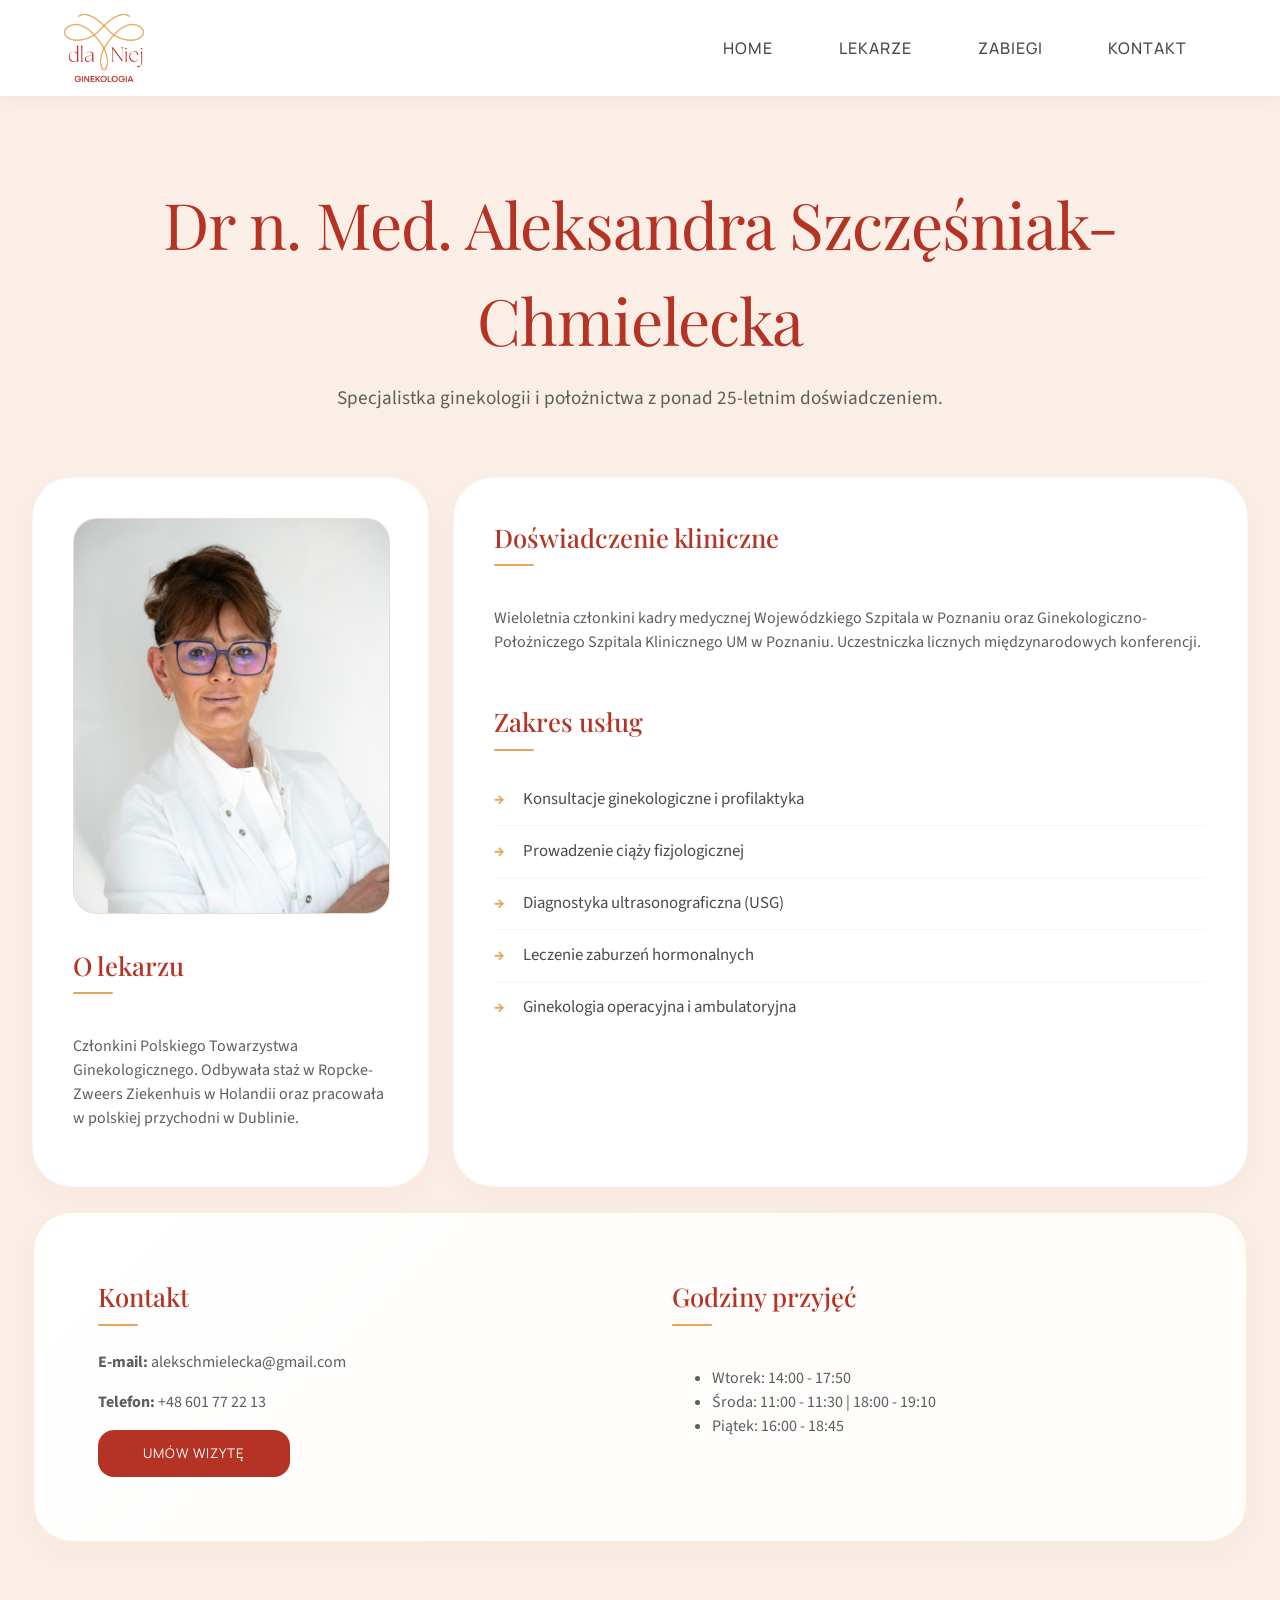
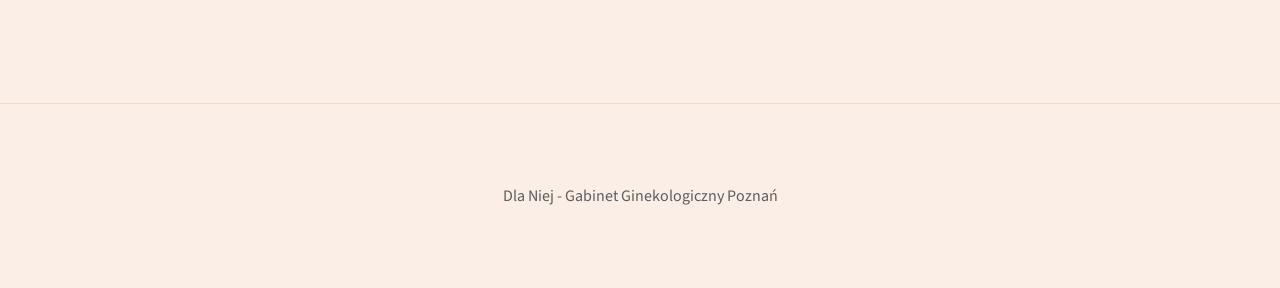
==== commit 4811253f: "overwork mails and contact" ====
--- a/Chmielecka.html
+++ b/Chmielecka.html
@@ -65,24 +65,23 @@
                         <h3>Kontakt</h3>
                         <div class="contact-item" style="margin-bottom: 1rem;">
                             <strong>E-mail:</strong>
-                            <span>kontakt@dlaniej.poznan.pl</span>
+                            <span>alekschmielecka@gmail.com</span>
                         </div>
                         <div class="contact-item">
                             <strong>Telefon:</strong>
-                            <span>+48 123 456 789</span>
+                            <span>+48 601 77 22 13</span>
                         </div>
-                        <p style="margin-top: 1rem; font-size: 0.9rem;">Wizyty można umawiać telefonicznie lub poprzez
-                            portal ZnanyLekarz.</p>
+                        <a href="https://www.znanylekarz.pl/aleksandra-szczesniak-chmielecka/ginekolog/poznan#profile-info" target="_blank">
+                            <button class="appointment-button">Umów wizytę</button>
+                        </a>
                     </div>
 
                     <div>
                         <h3>Godziny przyjęć</h3>
                         <ul class="opening-hours-list">
-                            <li><span>Poniedziałek:</span> <span>09:00 - 15:00</span></li>
-                            <li><span>Wtorek:</span> <span>12:00 - 18:00</span></li>
-                            <li><span>Środa:</span> <span>09:00 - 15:00</span></li>
-                            <li><span>Czwartek:</span> <span>12:00 - 18:00</span></li>
-                            <li><span>Piątek:</span> <span>09:00 - 14:00</span></li>
+                            <li><span>Wtorek:</span> <span>14:00 - 17:50</span></li>
+                            <li><span>Środa:</span> <span>11:00 - 11:30 |   18:00 - 19:10</span></li>
+                            <li><span>Piątek:</span> <span>16:00 - 18:45</span></li>
                         </ul>
                     </div>
                 </div>
@@ -91,7 +90,7 @@
     </main>
 
     <footer>
-        <p>&copy; 2024 Dla Niej - Dr n. Med. Aleksandra Szczęśniak-Chmielecka</p>
+        <p>Dla Niej - Gabinet Ginekologiczny Poznań</p>
     </footer>
 </body>
 
--- a/Lekarz.css
+++ b/Lekarz.css
@@ -141,8 +141,13 @@
 }
 
 .appointment-button {
-    width: 100%;
-    padding: 1rem;
+    display: inline-flex;
+    align-items: center;
+    justify-content: center;
+    width: auto;
+    min-width: 12rem;
+    max-width: 18rem;
+    padding: 0.9rem 1.6rem;
     border-radius: 1rem;
     border: none;
     background: var(--color-main-1);
@@ -152,6 +157,7 @@
     letter-spacing: 1px;
     cursor: pointer;
     transition: all 0.3s ease;
+    margin-top: 1rem;
 }
 
 .appointment-button:hover {
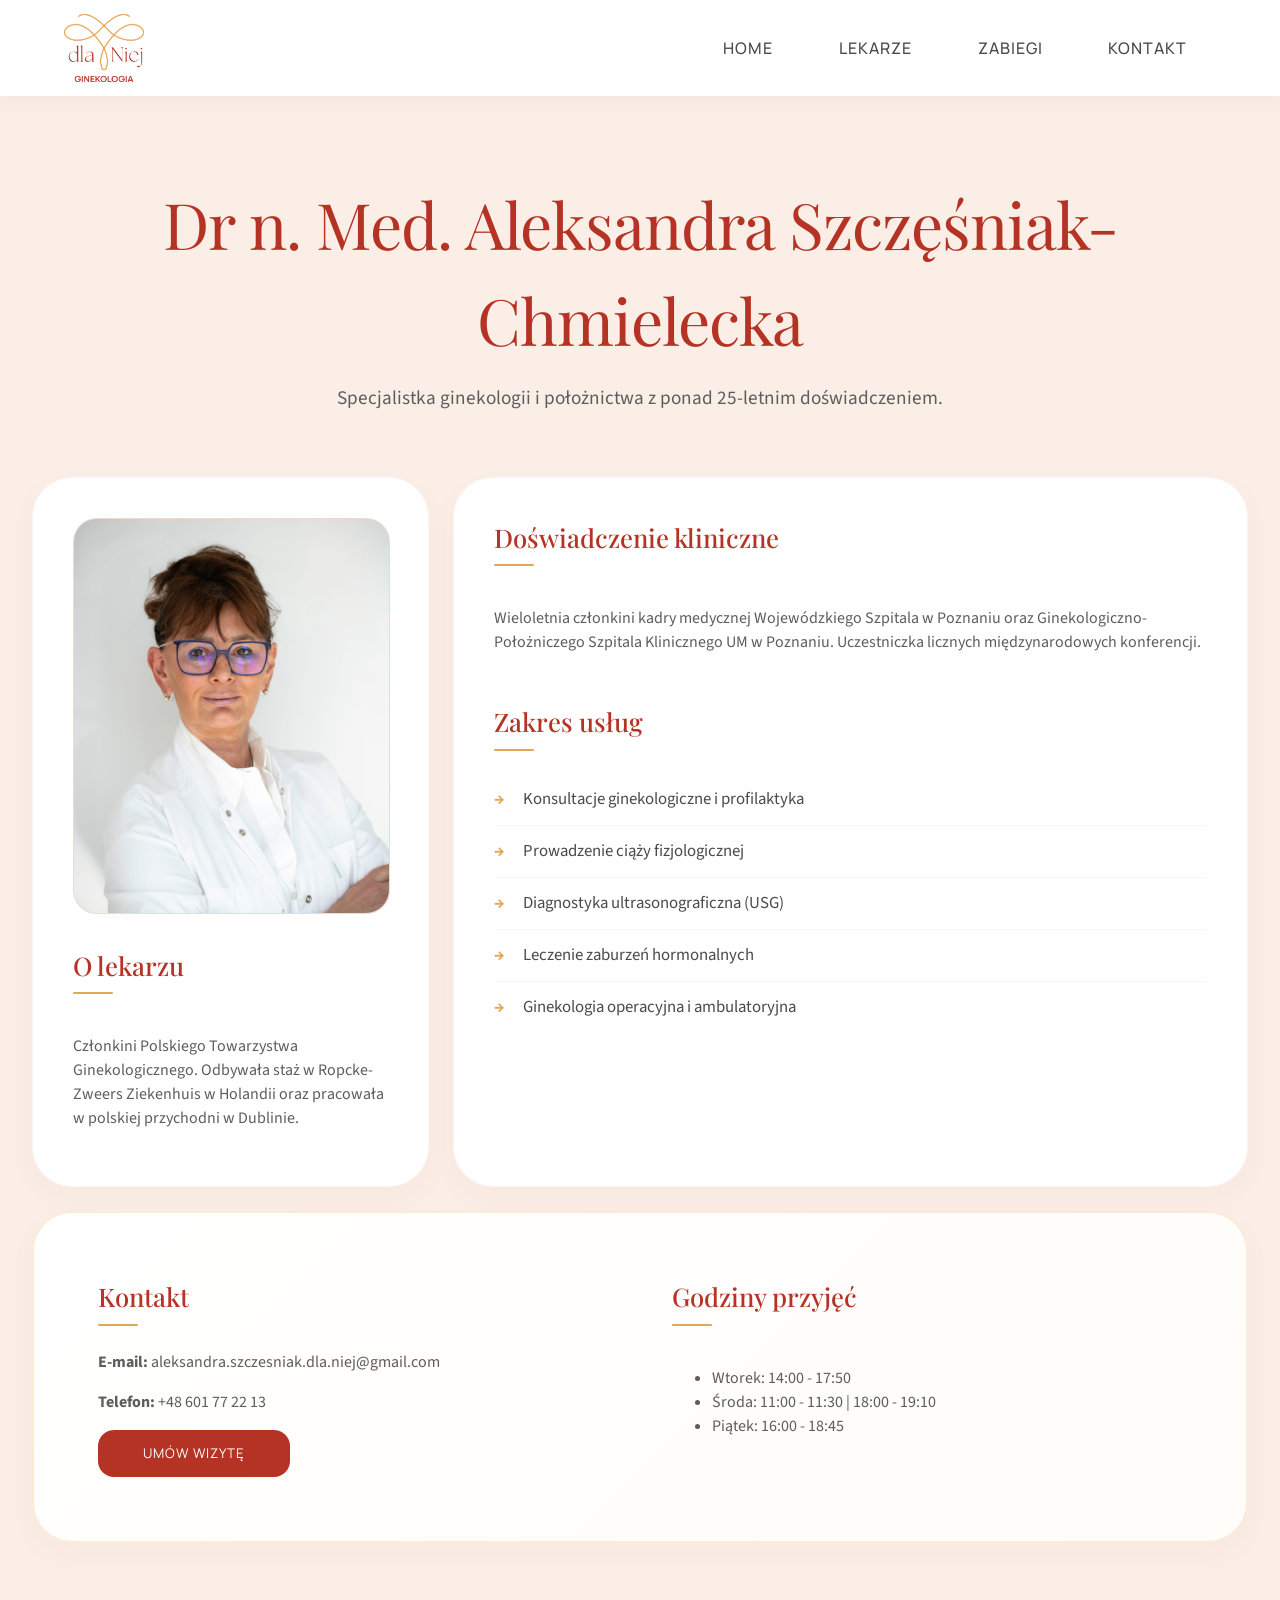
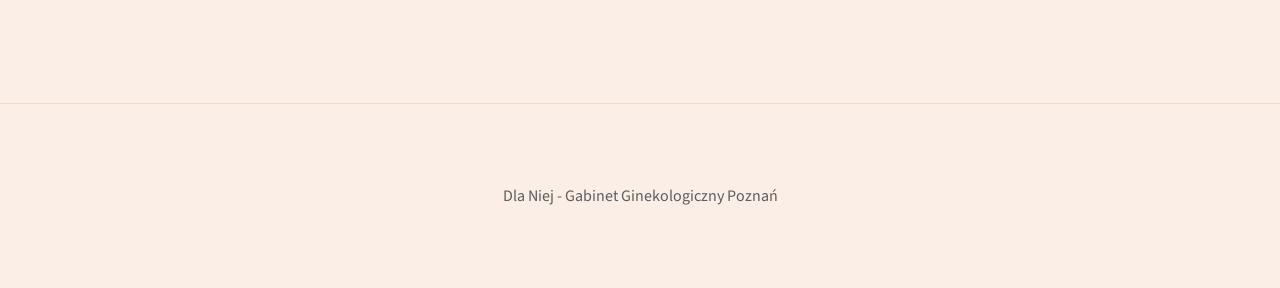
==== commit 964ed5e8: "Update emails" ====
--- a/Chmielecka.html
+++ b/Chmielecka.html
@@ -65,7 +65,7 @@
                         <h3>Kontakt</h3>
                         <div class="contact-item" style="margin-bottom: 1rem;">
                             <strong>E-mail:</strong>
-                            <span>alekschmielecka@gmail.com</span>
+                            <span>aleksandra.szczesniak.dla.niej@gmail.com</span>
                         </div>
                         <div class="contact-item">
                             <strong>Telefon:</strong>
